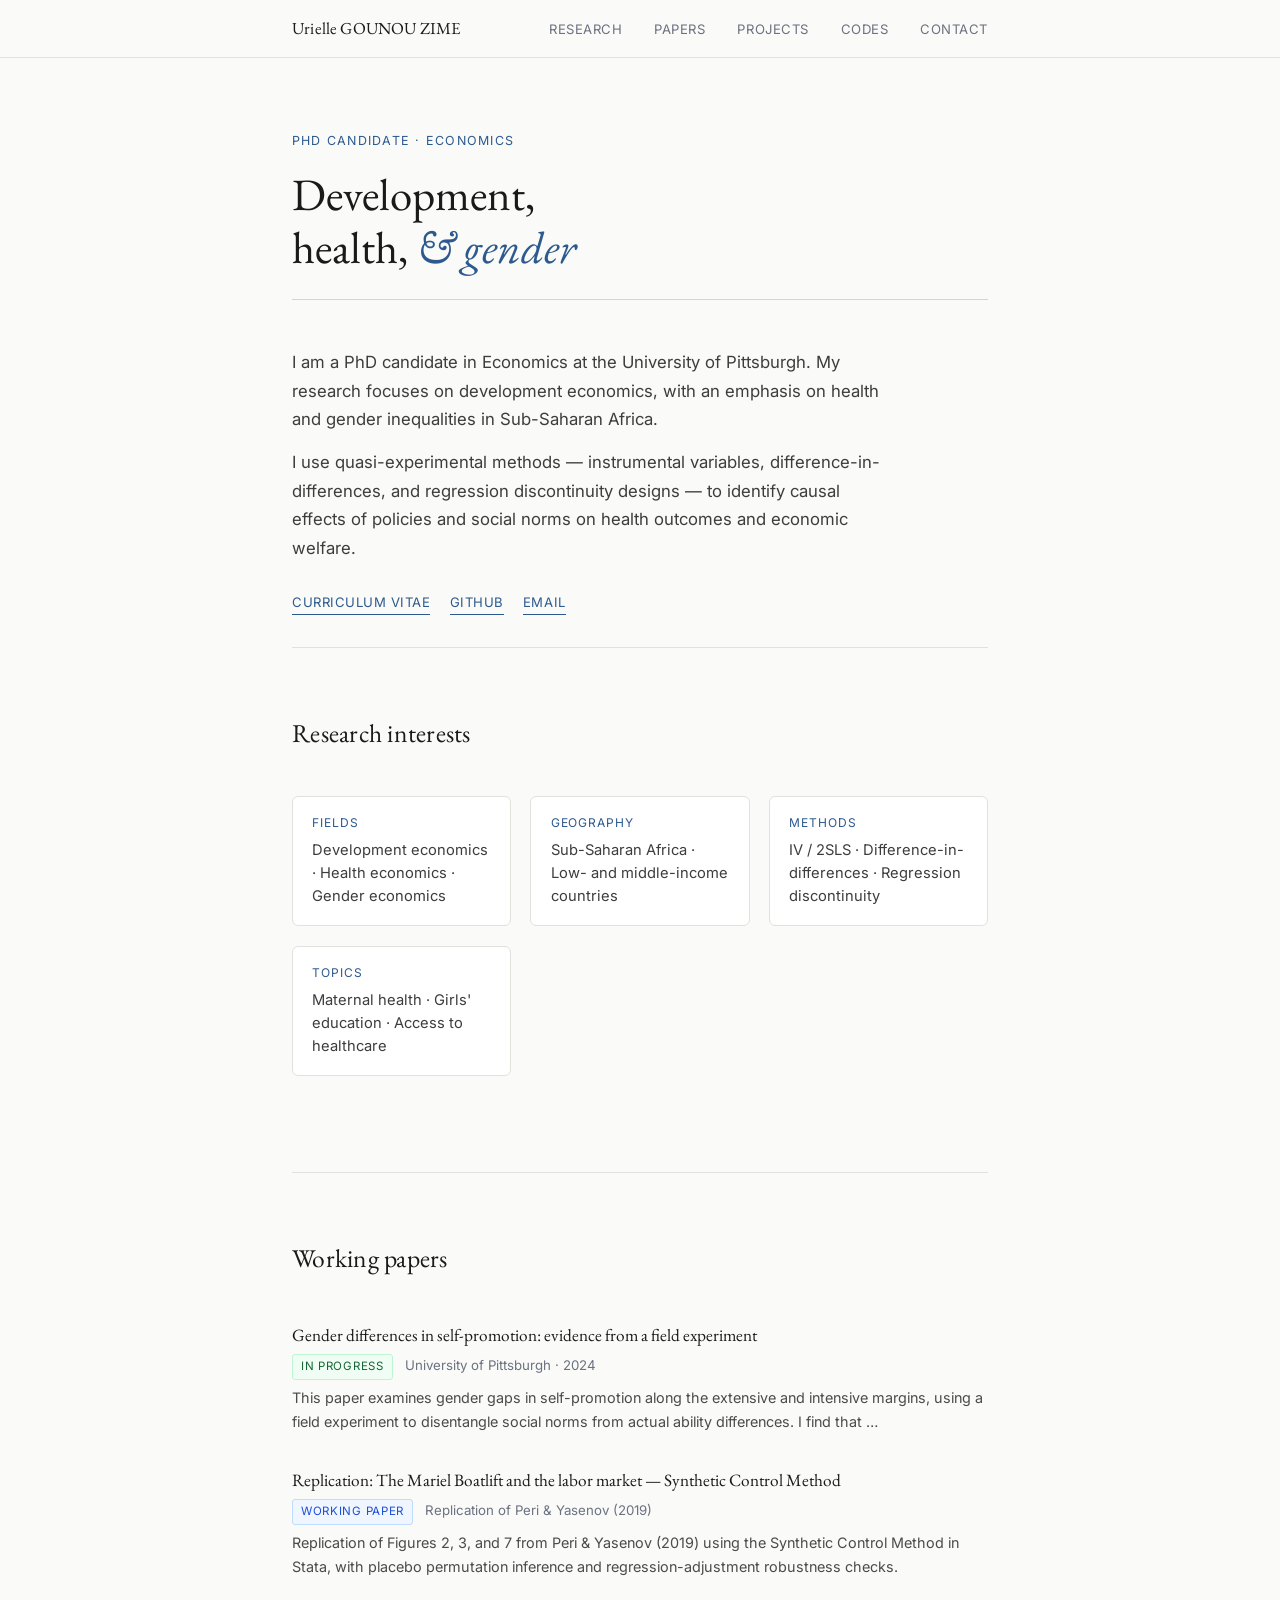
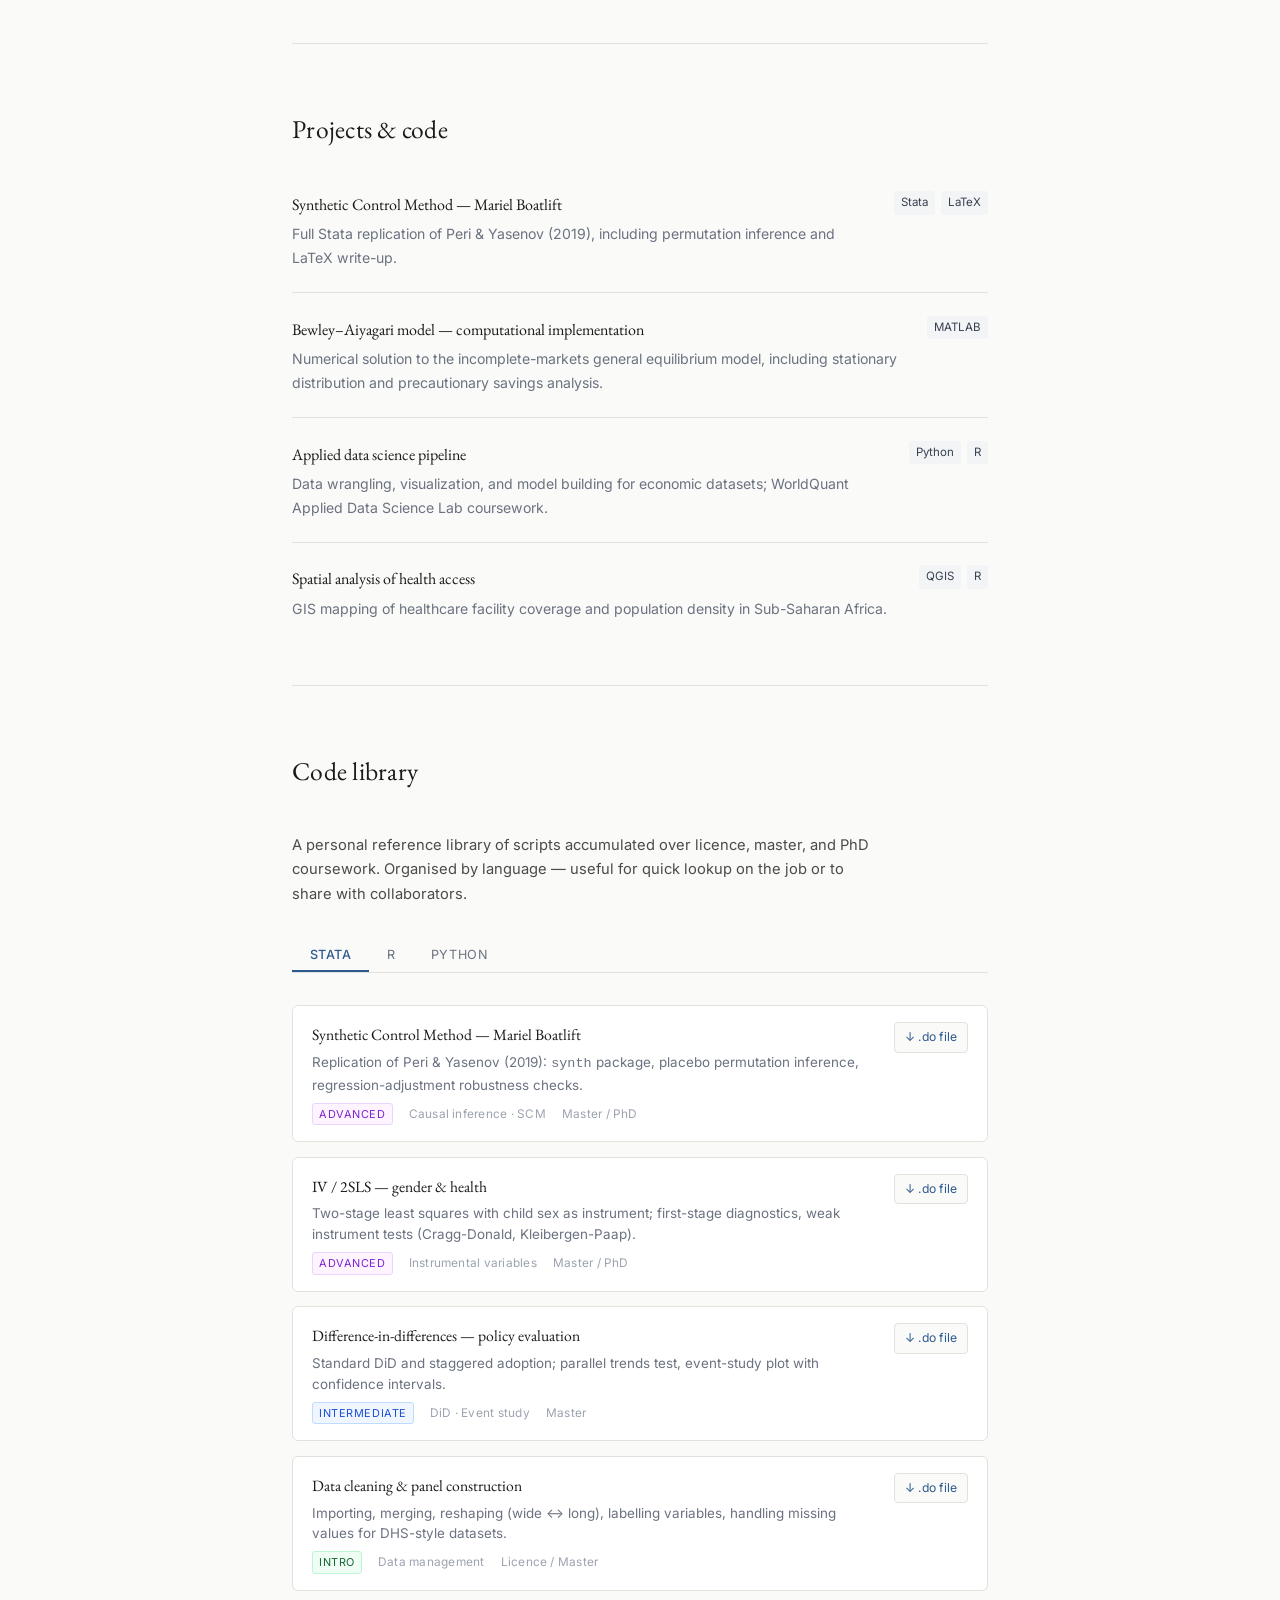
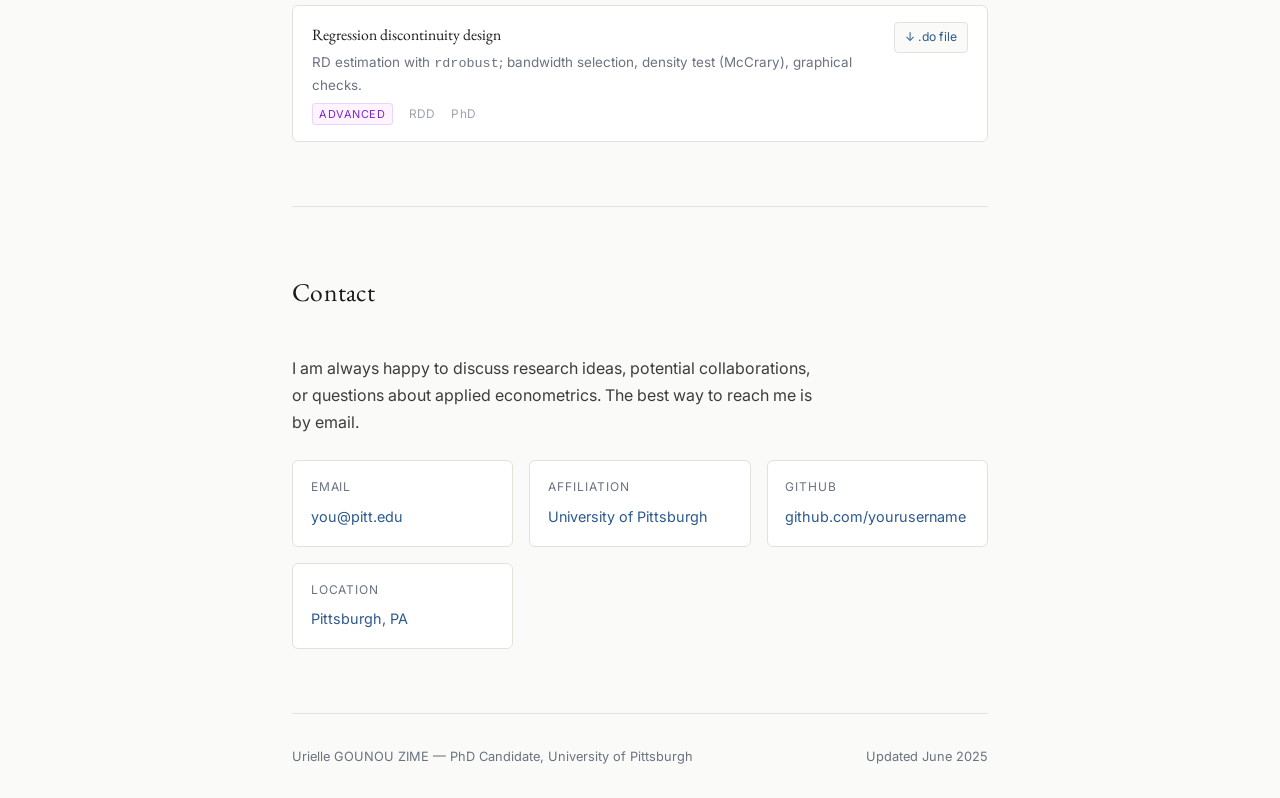
==== index.html @ 6c834588 "Add files via upload" ====
<!DOCTYPE html>
<html lang="en">
<head>
  <meta charset="UTF-8" />
  <meta name="viewport" content="width=device-width, initial-scale=1.0" />
  <title>Urielle GOUNOU ZIME — Economics PhD</title>
  <link rel="preconnect" href="https://fonts.googleapis.com" />
  <link rel="preconnect" href="https://fonts.gstatic.com" crossorigin />
  <link href="https://fonts.googleapis.com/css2?family=EB+Garamond:ital,wght@0,400;0,500;1,400&family=Inter:wght@400;500&display=swap" rel="stylesheet" />
  <style>
    *, *::before, *::after { box-sizing: border-box; margin: 0; padding: 0; }

    :root {
      --cream: #FAFAF8;
      --ink: #1A1A1A;
      --blue: #2D5A8E;
      --muted: #6B7280;
      --border: #E2E2DC;
      --rule: #D1D5DB;
      --serif: 'EB Garamond', Georgia, serif;
      --sans: 'Inter', system-ui, sans-serif;
    }

    html { scroll-behavior: smooth; }

    body {
      background: var(--cream);
      color: var(--ink);
      font-family: var(--sans);
      font-size: 16px;
      line-height: 1.7;
    }

    /* ─── LAYOUT ─── */
    .site-wrapper {
      max-width: 760px;
      margin: 0 auto;
      padding: 0 2rem;
    }

    /* ─── NAV ─── */
    nav {
      position: sticky;
      top: 0;
      z-index: 100;
      background: var(--cream);
      border-bottom: 0.5px solid var(--border);
      padding: 0.9rem 0;
    }

    nav .inner {
      max-width: 760px;
      margin: 0 auto;
      padding: 0 2rem;
      display: flex;
      justify-content: space-between;
      align-items: center;
    }

    nav .logo {
      font-family: var(--serif);
      font-size: 1.05rem;
      color: var(--ink);
      text-decoration: none;
      letter-spacing: 0.01em;
    }

    nav ul {
      list-style: none;
      display: flex;
      gap: 2rem;
    }

    nav ul a {
      font-size: 0.82rem;
      color: var(--muted);
      text-decoration: none;
      letter-spacing: 0.04em;
      text-transform: uppercase;
      transition: color 0.15s;
    }

    nav ul a:hover { color: var(--blue); }

    /* ─── RULE ANIMATION (signature element) ─── */
    .academic-rule {
      width: 100%;
      height: 1px;
      background: var(--rule);
      position: relative;
      overflow: hidden;
      margin: 0.5rem 0 3rem;
    }

    .academic-rule::after {
      content: '';
      position: absolute;
      top: 0; left: -100%;
      width: 60%;
      height: 100%;
      background: linear-gradient(90deg, transparent, var(--blue), transparent);
      animation: rule-sweep 3s ease-in-out forwards;
    }

    @keyframes rule-sweep {
      0%   { left: -60%; opacity: 0; }
      20%  { opacity: 1; }
      100% { left: 110%; opacity: 0; }
    }

    /* ─── HERO ─── */
    #about {
      padding: 4.5rem 0 3rem;
    }

    #about .eyebrow {
      font-family: var(--sans);
      font-size: 0.78rem;
      letter-spacing: 0.1em;
      text-transform: uppercase;
      color: var(--blue);
      margin-bottom: 1rem;
    }

    #about h1 {
      font-family: var(--serif);
      font-size: 2.8rem;
      font-weight: 400;
      line-height: 1.2;
      margin-bottom: 1.5rem;
    }

    #about h1 em {
      font-style: italic;
      color: var(--blue);
    }

    #about p {
      font-size: 1.05rem;
      color: #3D3D3D;
      max-width: 600px;
      margin-bottom: 0.9rem;
    }

    .links-row {
      display: flex;
      gap: 1.2rem;
      margin-top: 1.8rem;
      flex-wrap: wrap;
    }

    .links-row a {
      font-size: 0.82rem;
      letter-spacing: 0.04em;
      text-transform: uppercase;
      text-decoration: none;
      color: var(--blue);
      border-bottom: 1px solid var(--blue);
      padding-bottom: 1px;
      transition: opacity 0.15s;
    }

    .links-row a:hover { opacity: 0.65; }

    /* ─── SECTIONS ─── */
    section {
      padding: 4rem 0;
      border-top: 0.5px solid var(--border);
    }

    section h2 {
      font-family: var(--serif);
      font-size: 1.6rem;
      font-weight: 400;
      margin-bottom: 2.5rem;
      letter-spacing: 0.01em;
    }

    /* ─── RESEARCH INTERESTS ─── */
    .interests-grid {
      display: grid;
      grid-template-columns: repeat(auto-fit, minmax(200px, 1fr));
      gap: 1.2rem;
      margin-bottom: 2rem;
    }

    .interest-card {
      background: white;
      border: 0.5px solid var(--border);
      border-radius: 6px;
      padding: 1.1rem 1.2rem;
    }

    .interest-card .label {
      font-size: 0.75rem;
      letter-spacing: 0.08em;
      text-transform: uppercase;
      color: var(--blue);
      margin-bottom: 0.4rem;
    }

    .interest-card p {
      font-size: 0.92rem;
      color: #3D3D3D;
      line-height: 1.55;
    }

    /* ─── PUBLICATIONS ─── */
    .pub-list {
      display: flex;
      flex-direction: column;
      gap: 2rem;
    }

    .pub-item {}

    .pub-item .pub-title {
      font-family: var(--serif);
      font-size: 1.08rem;
      font-weight: 400;
      color: var(--ink);
      margin-bottom: 0.25rem;
    }

    .pub-item .pub-meta {
      font-size: 0.83rem;
      color: var(--muted);
      margin-bottom: 0.4rem;
    }

    .pub-item .pub-abstract {
      font-size: 0.9rem;
      color: #4B4B4B;
      line-height: 1.65;
    }

    .pub-badge {
      display: inline-block;
      font-size: 0.72rem;
      letter-spacing: 0.06em;
      text-transform: uppercase;
      padding: 2px 8px;
      border-radius: 3px;
      margin-right: 0.5rem;
      font-family: var(--sans);
    }

    .badge-wp {
      background: #EFF6FF;
      color: #1D4ED8;
      border: 0.5px solid #BFDBFE;
    }

    .badge-prog {
      background: #F0FDF4;
      color: #166534;
      border: 0.5px solid #BBF7D0;
    }

    /* ─── PROJECTS ─── */
    .project-list {
      display: flex;
      flex-direction: column;
      gap: 1.4rem;
    }

    .project-item {
      display: grid;
      grid-template-columns: 1fr auto;
      gap: 1rem;
      align-items: start;
      padding-bottom: 1.4rem;
      border-bottom: 0.5px solid var(--border);
    }

    .project-item:last-child { border-bottom: none; padding-bottom: 0; }

    .project-item h3 {
      font-family: var(--serif);
      font-size: 1rem;
      font-weight: 400;
      margin-bottom: 0.25rem;
    }

    .project-item p {
      font-size: 0.88rem;
      color: var(--muted);
    }

    .project-item .tech-tags {
      display: flex;
      gap: 0.4rem;
      flex-wrap: wrap;
      justify-content: flex-end;
    }

    .tech-tag {
      font-size: 0.72rem;
      background: #F3F4F6;
      color: #374151;
      border-radius: 3px;
      padding: 2px 7px;
      white-space: nowrap;
    }

    /* ─── CONTACT ─── */
    #contact .contact-body {
      font-size: 1rem;
      color: #3D3D3D;
      max-width: 520px;
      margin-bottom: 1.5rem;
    }

    .contact-grid {
      display: grid;
      grid-template-columns: repeat(auto-fit, minmax(180px, 1fr));
      gap: 1rem;
    }

    .contact-item {
      border: 0.5px solid var(--border);
      border-radius: 6px;
      padding: 1rem 1.1rem;
      background: white;
    }

    .contact-item .c-label {
      font-size: 0.75rem;
      letter-spacing: 0.08em;
      text-transform: uppercase;
      color: var(--muted);
      margin-bottom: 0.3rem;
    }

    .contact-item a {
      font-size: 0.9rem;
      color: var(--blue);
      text-decoration: none;
    }

    .contact-item a:hover { text-decoration: underline; }

    /* ─── FOOTER ─── */
    footer {
      border-top: 0.5px solid var(--border);
      padding: 2rem 0;
      font-size: 0.8rem;
      color: var(--muted);
      display: flex;
      justify-content: space-between;
      align-items: center;
      flex-wrap: wrap;
      gap: 0.5rem;
    }

    /* ─── CODE LIBRARY ─── */
    .code-tabs {
      display: flex;
      gap: 0;
      margin-bottom: 2rem;
      border-bottom: 0.5px solid var(--border);
    }

    .code-tab {
      font-size: 0.79rem;
      letter-spacing: 0.05em;
      text-transform: uppercase;
      padding: 0.55rem 1.1rem;
      border: none;
      background: none;
      cursor: pointer;
      color: var(--muted);
      border-bottom: 2px solid transparent;
      margin-bottom: -0.5px;
      font-family: var(--sans);
      transition: color 0.15s;
    }

    .code-tab:hover { color: var(--ink); }

    .code-tab.active {
      color: var(--blue);
      border-bottom: 2px solid var(--blue);
      font-weight: 500;
    }

    .code-panel { display: none; }
    .code-panel.active { display: block; }

    .code-grid {
      display: flex;
      flex-direction: column;
      gap: 0.9rem;
    }

    .code-entry {
      background: white;
      border: 0.5px solid var(--border);
      border-radius: 6px;
      padding: 1rem 1.2rem;
      display: grid;
      grid-template-columns: 1fr auto;
      gap: 0.8rem;
      align-items: start;
    }

    .code-entry h3 {
      font-family: var(--serif);
      font-size: 0.98rem;
      font-weight: 400;
      color: var(--ink);
      margin-bottom: 0.2rem;
    }

    .code-desc {
      font-size: 0.84rem;
      color: var(--muted);
      line-height: 1.55;
      margin-bottom: 0.45rem;
    }

    .code-meta {
      font-size: 0.74rem;
      color: #9CA3AF;
      letter-spacing: 0.02em;
    }

    .code-meta span { margin-right: 0.8rem; }

    .level-badge {
      display: inline-block;
      font-size: 0.68rem;
      letter-spacing: 0.05em;
      text-transform: uppercase;
      padding: 1px 6px;
      border-radius: 3px;
      margin-right: 0.5rem;
    }

    .level-intro { background: #F0FDF4; color: #166534; border: 0.5px solid #BBF7D0; }
    .level-inter { background: #EFF6FF; color: #1D4ED8; border: 0.5px solid #BFDBFE; }
    .level-adv   { background: #FDF4FF; color: #7E22CE; border: 0.5px solid #E9D5FF; }

    .code-link {
      display: inline-flex;
      align-items: center;
      gap: 4px;
      font-size: 0.76rem;
      color: var(--blue);
      text-decoration: none;
      border: 0.5px solid var(--border);
      background: var(--cream);
      padding: 4px 10px;
      border-radius: 4px;
      white-space: nowrap;
      transition: opacity 0.15s;
    }

    .code-link:hover { opacity: 0.65; }

    .code-intro {
      font-size: 0.92rem;
      color: #4B4B4B;
      max-width: 580px;
      margin-bottom: 2rem;
      line-height: 1.65;
    }

    /* ─── MOBILE ─── */
    @media (max-width: 600px) {
      #about h1 { font-size: 2rem; }
      nav ul { gap: 1rem; }
      nav ul a { font-size: 0.72rem; }
      .code-entry { grid-template-columns: 1fr; }
    }
  </style>
</head>
<body>

  <nav>
    <div class="inner">
      <a href="#about" class="logo">Urielle GOUNOU ZIME</a>
      <ul>
        <li><a href="#research">Research</a></li>
        <li><a href="#publications">Papers</a></li>
        <li><a href="#projects">Projects</a></li>
        <li><a href="#codes">Codes</a></li>
        <li><a href="#contact">Contact</a></li>
      </ul>
    </div>
  </nav>

  <div class="site-wrapper">

    <!-- HERO -->
    <section id="about" style="border: none; padding-bottom: 2rem;">
      <p class="eyebrow">PhD Candidate · Economics</p>
      <h1>Development,<br>health, <em>&amp; gender</em></h1>
      <div class="academic-rule"></div>
      <p>
        I am a PhD candidate in Economics at the University of Pittsburgh. My research focuses on
        development economics, with an emphasis on health and gender inequalities in Sub-Saharan Africa.
      </p>
      <p>
        I use quasi-experimental methods — instrumental variables, difference-in-differences, and
        regression discontinuity designs — to identify causal effects of policies and social norms
        on health outcomes and economic welfare.
      </p>
      <div class="links-row">
        <a href="cv.pdf" target="_blank">Curriculum Vitae</a>
        <a href="https://github.com/yourusername" target="_blank">GitHub</a>
        <a href="mailto:you@pitt.edu">Email</a>
      </div>
    </section>

    <!-- RESEARCH -->
    <section id="research">
      <h2>Research interests</h2>
      <div class="interests-grid">
        <div class="interest-card">
          <p class="label">Fields</p>
          <p>Development economics · Health economics · Gender economics</p>
        </div>
        <div class="interest-card">
          <p class="label">Geography</p>
          <p>Sub-Saharan Africa · Low- and middle-income countries</p>
        </div>
        <div class="interest-card">
          <p class="label">Methods</p>
          <p>IV / 2SLS · Difference-in-differences · Regression discontinuity</p>
        </div>
        <div class="interest-card">
          <p class="label">Topics</p>
          <p>Maternal health · Girls' education · Access to healthcare</p>
        </div>
      </div>
    </section>

    <!-- PUBLICATIONS / WORKING PAPERS -->
    <section id="publications">
      <h2>Working papers</h2>
      <div class="pub-list">

        <div class="pub-item">
          <p class="pub-title">
            Gender differences in self-promotion: evidence from a field experiment
          </p>
          <p class="pub-meta">
            <span class="pub-badge badge-prog">In progress</span>
            University of Pittsburgh · 2024
          </p>
          <p class="pub-abstract">
            This paper examines gender gaps in self-promotion along the extensive and intensive
            margins, using a field experiment to disentangle social norms from actual ability
            differences. I find that …
          </p>
        </div>

        <div class="pub-item">
          <p class="pub-title">
            Replication: The Mariel Boatlift and the labor market — Synthetic Control Method
          </p>
          <p class="pub-meta">
            <span class="pub-badge badge-wp">Working paper</span>
            Replication of Peri &amp; Yasenov (2019)
          </p>
          <p class="pub-abstract">
            Replication of Figures 2, 3, and 7 from Peri &amp; Yasenov (2019) using the
            Synthetic Control Method in Stata, with placebo permutation inference and
            regression-adjustment robustness checks.
          </p>
        </div>

      </div>
    </section>

    <!-- PROJECTS -->
    <section id="projects">
      <h2>Projects &amp; code</h2>
      <div class="project-list">

        <div class="project-item">
          <div>
            <h3>Synthetic Control Method — Mariel Boatlift</h3>
            <p>Full Stata replication of Peri &amp; Yasenov (2019), including permutation inference and LaTeX write-up.</p>
          </div>
          <div class="tech-tags">
            <span class="tech-tag">Stata</span>
            <span class="tech-tag">LaTeX</span>
          </div>
        </div>

        <div class="project-item">
          <div>
            <h3>Bewley–Aiyagari model — computational implementation</h3>
            <p>Numerical solution to the incomplete-markets general equilibrium model, including stationary distribution and precautionary savings analysis.</p>
          </div>
          <div class="tech-tags">
            <span class="tech-tag">MATLAB</span>
          </div>
        </div>

        <div class="project-item">
          <div>
            <h3>Applied data science pipeline</h3>
            <p>Data wrangling, visualization, and model building for economic datasets; WorldQuant Applied Data Science Lab coursework.</p>
          </div>
          <div class="tech-tags">
            <span class="tech-tag">Python</span>
            <span class="tech-tag">R</span>
          </div>
        </div>

        <div class="project-item">
          <div>
            <h3>Spatial analysis of health access</h3>
            <p>GIS mapping of healthcare facility coverage and population density in Sub-Saharan Africa.</p>
          </div>
          <div class="tech-tags">
            <span class="tech-tag">QGIS</span>
            <span class="tech-tag">R</span>
          </div>
        </div>

      </div>
    </section>

    <!-- CODE LIBRARY -->
    <section id="codes">
      <h2>Code library</h2>
      <p class="code-intro">
        A personal reference library of scripts accumulated over licence, master, and PhD coursework.
        Organised by language — useful for quick lookup on the job or to share with collaborators.
      </p>

      <div class="code-tabs">
        <button class="code-tab active" onclick="switchTab('stata')">Stata</button>
        <button class="code-tab" onclick="switchTab('r')">R</button>
        <button class="code-tab" onclick="switchTab('python')">Python</button>
      </div>

      <!-- STATA -->
      <div class="code-panel active" id="panel-stata">
        <div class="code-grid">

          <div class="code-entry">
            <div>
              <h3>Synthetic Control Method — Mariel Boatlift</h3>
              <p class="code-desc">Replication of Peri &amp; Yasenov (2019): <code>synth</code> package, placebo permutation inference, regression-adjustment robustness checks.</p>
              <p class="code-meta">
                <span class="level-badge level-adv">Advanced</span>
                <span>Causal inference · SCM</span>
                <span>Master / PhD</span>
              </p>
            </div>
            <a href="codes/stata/synth_mariel.do" class="code-link">↓ .do file</a>
          </div>

          <div class="code-entry">
            <div>
              <h3>IV / 2SLS — gender &amp; health</h3>
              <p class="code-desc">Two-stage least squares with child sex as instrument; first-stage diagnostics, weak instrument tests (Cragg-Donald, Kleibergen-Paap).</p>
              <p class="code-meta">
                <span class="level-badge level-adv">Advanced</span>
                <span>Instrumental variables</span>
                <span>Master / PhD</span>
              </p>
            </div>
            <a href="codes/stata/iv_2sls.do" class="code-link">↓ .do file</a>
          </div>

          <div class="code-entry">
            <div>
              <h3>Difference-in-differences — policy evaluation</h3>
              <p class="code-desc">Standard DiD and staggered adoption; parallel trends test, event-study plot with confidence intervals.</p>
              <p class="code-meta">
                <span class="level-badge level-inter">Intermediate</span>
                <span>DiD · Event study</span>
                <span>Master</span>
              </p>
            </div>
            <a href="codes/stata/did_event_study.do" class="code-link">↓ .do file</a>
          </div>

          <div class="code-entry">
            <div>
              <h3>Data cleaning &amp; panel construction</h3>
              <p class="code-desc">Importing, merging, reshaping (wide ↔ long), labelling variables, handling missing values for DHS-style datasets.</p>
              <p class="code-meta">
                <span class="level-badge level-intro">Intro</span>
                <span>Data management</span>
                <span>Licence / Master</span>
              </p>
            </div>
            <a href="codes/stata/data_cleaning.do" class="code-link">↓ .do file</a>
          </div>

          <div class="code-entry">
            <div>
              <h3>Regression discontinuity design</h3>
              <p class="code-desc">RD estimation with <code>rdrobust</code>; bandwidth selection, density test (McCrary), graphical checks.</p>
              <p class="code-meta">
                <span class="level-badge level-adv">Advanced</span>
                <span>RDD</span>
                <span>PhD</span>
              </p>
            </div>
            <a href="codes/stata/rdd.do" class="code-link">↓ .do file</a>
          </div>

        </div>
      </div>

      <!-- R -->
      <div class="code-panel" id="panel-r">
        <div class="code-grid">

          <div class="code-entry">
            <div>
              <h3>Spatial mapping of health facilities</h3>
              <p class="code-desc">QGIS + R pipeline: facility coverage, population density rasters, choropleth maps with <code>ggplot2</code> + <code>sf</code>.</p>
              <p class="code-meta">
                <span class="level-badge level-inter">Intermediate</span>
                <span>GIS · ggplot2 · sf</span>
                <span>Master / PhD</span>
              </p>
            </div>
            <a href="codes/r/spatial_health.R" class="code-link">↓ .R file</a>
          </div>

          <div class="code-entry">
            <div>
              <h3>Data visualisation — publication-ready figures</h3>
              <p class="code-desc">ggplot2 themes for academic journals: coefficient plots, event-study graphs, density plots with custom fonts and export settings.</p>
              <p class="code-meta">
                <span class="level-badge level-inter">Intermediate</span>
                <span>ggplot2 · tidyverse</span>
                <span>Master</span>
              </p>
            </div>
            <a href="codes/r/figures_ggplot.R" class="code-link">↓ .R file</a>
          </div>

          <div class="code-entry">
            <div>
              <h3>Summary statistics &amp; descriptive tables</h3>
              <p class="code-desc">Automated balance tables, summary stats by group, export to LaTeX with <code>stargazer</code> and <code>modelsummary</code>.</p>
              <p class="code-meta">
                <span class="level-badge level-intro">Intro</span>
                <span>stargazer · modelsummary</span>
                <span>Licence / Master</span>
              </p>
            </div>
            <a href="codes/r/summary_tables.R" class="code-link">↓ .R file</a>
          </div>

          <div class="code-entry">
            <div>
              <h3>DiD with <code>did</code> package (Callaway &amp; Sant'Anna)</h3>
              <p class="code-desc">Heterogeneity-robust DiD estimator; group-time ATTs, aggregation, pre-trend testing.</p>
              <p class="code-meta">
                <span class="level-badge level-adv">Advanced</span>
                <span>did · Staggered DiD</span>
                <span>PhD</span>
              </p>
            </div>
            <a href="codes/r/did_cs.R" class="code-link">↓ .R file</a>
          </div>

        </div>
      </div>

      <!-- PYTHON -->
      <div class="code-panel" id="panel-python">
        <div class="code-grid">

          <div class="code-entry">
            <div>
              <h3>Data wrangling with pandas</h3>
              <p class="code-desc">Loading, merging, reshaping, and cleaning large CSV/Excel datasets; handling missing data, type conversions, grouped aggregations.</p>
              <p class="code-meta">
                <span class="level-badge level-intro">Intro</span>
                <span>pandas · numpy</span>
                <span>Licence / Master</span>
              </p>
            </div>
            <a href="codes/python/data_wrangling.py" class="code-link">↓ .py file</a>
          </div>

          <div class="code-entry">
            <div>
              <h3>Exploratory data analysis &amp; visualisation</h3>
              <p class="code-desc">Distribution plots, correlation matrices, boxplots by subgroup; matplotlib / seaborn templates for economic datasets.</p>
              <p class="code-meta">
                <span class="level-badge level-intro">Intro</span>
                <span>matplotlib · seaborn</span>
                <span>Licence / Master</span>
              </p>
            </div>
            <a href="codes/python/eda_viz.py" class="code-link">↓ .py file</a>
          </div>

          <div class="code-entry">
            <div>
              <h3>Machine learning for prediction — WorldQuant ADSL</h3>
              <p class="code-desc">Supervised learning pipeline: feature engineering, train/test split, cross-validation, gradient boosting with <code>scikit-learn</code>.</p>
              <p class="code-meta">
                <span class="level-badge level-inter">Intermediate</span>
                <span>scikit-learn · XGBoost</span>
                <span>WorldQuant ADSL</span>
              </p>
            </div>
            <a href="codes/python/ml_pipeline.py" class="code-link">↓ .py file</a>
          </div>

          <div class="code-entry">
            <div>
              <h3>Kalman smoother — GDP trend/cycle decomposition</h3>
              <p class="code-desc">State-space model implemented in Python; extraction of trend and cyclical components from GDP series.</p>
              <p class="code-meta">
                <span class="level-badge level-adv">Advanced</span>
                <span>statsmodels · numpy</span>
                <span>Master / PhD</span>
              </p>
            </div>
            <a href="codes/python/kalman_gdp.py" class="code-link">↓ .py file</a>
          </div>

        </div>
      </div>

    </section>

    <!-- CONTACT -->
    <section id="contact">
      <h2>Contact</h2>
      <p class="contact-body">
        I am always happy to discuss research ideas, potential collaborations, or questions about
        applied econometrics. The best way to reach me is by email.
      </p>
      <div class="contact-grid">
        <div class="contact-item">
          <p class="c-label">Email</p>
          <a href="mailto:you@pitt.edu">you@pitt.edu</a>
        </div>
        <div class="contact-item">
          <p class="c-label">Affiliation</p>
          <a href="https://www.econ.pitt.edu" target="_blank">University of Pittsburgh</a>
        </div>
        <div class="contact-item">
          <p class="c-label">GitHub</p>
          <a href="https://github.com/yourusername" target="_blank">github.com/yourusername</a>
        </div>
        <div class="contact-item">
          <p class="c-label">Location</p>
          <a href="#">Pittsburgh, PA</a>
        </div>
      </div>
    </section>

    <footer>
      <span>Urielle GOUNOU ZIME — PhD Candidate, University of Pittsburgh</span>
      <span>Updated June 2025</span>
    </footer>

  </div>


  <script>
    function switchTab(lang) {
      document.querySelectorAll('.code-tab').forEach(t => t.classList.remove('active'));
      document.querySelectorAll('.code-panel').forEach(p => p.classList.remove('active'));
      document.getElementById('panel-' + lang).classList.add('active');
      event.currentTarget.classList.add('active');
    }
  </script>
</body>
</html>
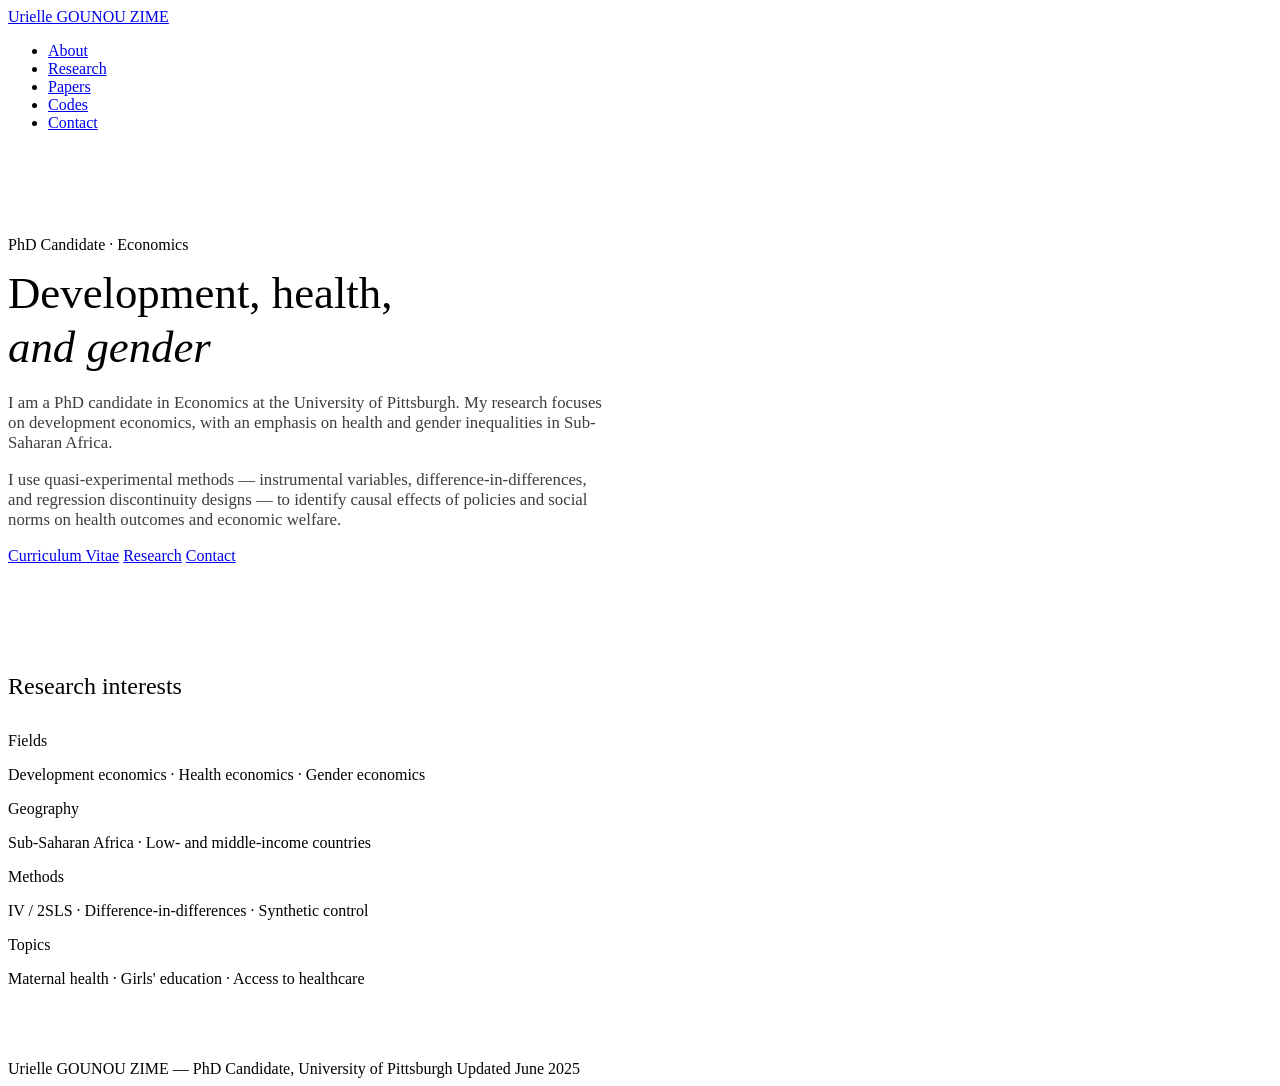
==== commit 3231b256: "Add files via upload" ====
--- a/index.html
+++ b/index.html
@@ -1,878 +1,66 @@
 <!DOCTYPE html>
 <html lang="en">
 <head>
-  <meta charset="UTF-8" />
-  <meta name="viewport" content="width=device-width, initial-scale=1.0" />
-  <title>Urielle GOUNOU ZIME — Economics PhD</title>
+  <meta charset="UTF-8" /><meta name="viewport" content="width=device-width, initial-scale=1.0" />
+  <title>Urielle GOUNOU ZIME</title>
   <link rel="preconnect" href="https://fonts.googleapis.com" />
   <link rel="preconnect" href="https://fonts.gstatic.com" crossorigin />
   <link href="https://fonts.googleapis.com/css2?family=EB+Garamond:ital,wght@0,400;0,500;1,400&family=Inter:wght@400;500&display=swap" rel="stylesheet" />
-  <style>
-    *, *::before, *::after { box-sizing: border-box; margin: 0; padding: 0; }
-
-    :root {
-      --cream: #FAFAF8;
-      --ink: #1A1A1A;
-      --blue: #2D5A8E;
-      --muted: #6B7280;
-      --border: #E2E2DC;
-      --rule: #D1D5DB;
-      --serif: 'EB Garamond', Georgia, serif;
-      --sans: 'Inter', system-ui, sans-serif;
-    }
-
-    html { scroll-behavior: smooth; }
-
-    body {
-      background: var(--cream);
-      color: var(--ink);
-      font-family: var(--sans);
-      font-size: 16px;
-      line-height: 1.7;
-    }
-
-    /* ─── LAYOUT ─── */
-    .site-wrapper {
-      max-width: 760px;
-      margin: 0 auto;
-      padding: 0 2rem;
-    }
-
-    /* ─── NAV ─── */
-    nav {
-      position: sticky;
-      top: 0;
-      z-index: 100;
-      background: var(--cream);
-      border-bottom: 0.5px solid var(--border);
-      padding: 0.9rem 0;
-    }
-
-    nav .inner {
-      max-width: 760px;
-      margin: 0 auto;
-      padding: 0 2rem;
-      display: flex;
-      justify-content: space-between;
-      align-items: center;
-    }
-
-    nav .logo {
-      font-family: var(--serif);
-      font-size: 1.05rem;
-      color: var(--ink);
-      text-decoration: none;
-      letter-spacing: 0.01em;
-    }
-
-    nav ul {
-      list-style: none;
-      display: flex;
-      gap: 2rem;
-    }
-
-    nav ul a {
-      font-size: 0.82rem;
-      color: var(--muted);
-      text-decoration: none;
-      letter-spacing: 0.04em;
-      text-transform: uppercase;
-      transition: color 0.15s;
-    }
-
-    nav ul a:hover { color: var(--blue); }
-
-    /* ─── RULE ANIMATION (signature element) ─── */
-    .academic-rule {
-      width: 100%;
-      height: 1px;
-      background: var(--rule);
-      position: relative;
-      overflow: hidden;
-      margin: 0.5rem 0 3rem;
-    }
-
-    .academic-rule::after {
-      content: '';
-      position: absolute;
-      top: 0; left: -100%;
-      width: 60%;
-      height: 100%;
-      background: linear-gradient(90deg, transparent, var(--blue), transparent);
-      animation: rule-sweep 3s ease-in-out forwards;
-    }
-
-    @keyframes rule-sweep {
-      0%   { left: -60%; opacity: 0; }
-      20%  { opacity: 1; }
-      100% { left: 110%; opacity: 0; }
-    }
-
-    /* ─── HERO ─── */
-    #about {
-      padding: 4.5rem 0 3rem;
-    }
-
-    #about .eyebrow {
-      font-family: var(--sans);
-      font-size: 0.78rem;
-      letter-spacing: 0.1em;
-      text-transform: uppercase;
-      color: var(--blue);
-      margin-bottom: 1rem;
-    }
-
-    #about h1 {
-      font-family: var(--serif);
-      font-size: 2.8rem;
-      font-weight: 400;
-      line-height: 1.2;
-      margin-bottom: 1.5rem;
-    }
-
-    #about h1 em {
-      font-style: italic;
-      color: var(--blue);
-    }
-
-    #about p {
-      font-size: 1.05rem;
-      color: #3D3D3D;
-      max-width: 600px;
-      margin-bottom: 0.9rem;
-    }
-
-    .links-row {
-      display: flex;
-      gap: 1.2rem;
-      margin-top: 1.8rem;
-      flex-wrap: wrap;
-    }
-
-    .links-row a {
-      font-size: 0.82rem;
-      letter-spacing: 0.04em;
-      text-transform: uppercase;
-      text-decoration: none;
-      color: var(--blue);
-      border-bottom: 1px solid var(--blue);
-      padding-bottom: 1px;
-      transition: opacity 0.15s;
-    }
-
-    .links-row a:hover { opacity: 0.65; }
-
-    /* ─── SECTIONS ─── */
-    section {
-      padding: 4rem 0;
-      border-top: 0.5px solid var(--border);
-    }
-
-    section h2 {
-      font-family: var(--serif);
-      font-size: 1.6rem;
-      font-weight: 400;
-      margin-bottom: 2.5rem;
-      letter-spacing: 0.01em;
-    }
-
-    /* ─── RESEARCH INTERESTS ─── */
-    .interests-grid {
-      display: grid;
-      grid-template-columns: repeat(auto-fit, minmax(200px, 1fr));
-      gap: 1.2rem;
-      margin-bottom: 2rem;
-    }
-
-    .interest-card {
-      background: white;
-      border: 0.5px solid var(--border);
-      border-radius: 6px;
-      padding: 1.1rem 1.2rem;
-    }
-
-    .interest-card .label {
-      font-size: 0.75rem;
-      letter-spacing: 0.08em;
-      text-transform: uppercase;
-      color: var(--blue);
-      margin-bottom: 0.4rem;
-    }
-
-    .interest-card p {
-      font-size: 0.92rem;
-      color: #3D3D3D;
-      line-height: 1.55;
-    }
-
-    /* ─── PUBLICATIONS ─── */
-    .pub-list {
-      display: flex;
-      flex-direction: column;
-      gap: 2rem;
-    }
-
-    .pub-item {}
-
-    .pub-item .pub-title {
-      font-family: var(--serif);
-      font-size: 1.08rem;
-      font-weight: 400;
-      color: var(--ink);
-      margin-bottom: 0.25rem;
-    }
-
-    .pub-item .pub-meta {
-      font-size: 0.83rem;
-      color: var(--muted);
-      margin-bottom: 0.4rem;
-    }
-
-    .pub-item .pub-abstract {
-      font-size: 0.9rem;
-      color: #4B4B4B;
-      line-height: 1.65;
-    }
-
-    .pub-badge {
-      display: inline-block;
-      font-size: 0.72rem;
-      letter-spacing: 0.06em;
-      text-transform: uppercase;
-      padding: 2px 8px;
-      border-radius: 3px;
-      margin-right: 0.5rem;
-      font-family: var(--sans);
-    }
-
-    .badge-wp {
-      background: #EFF6FF;
-      color: #1D4ED8;
-      border: 0.5px solid #BFDBFE;
-    }
-
-    .badge-prog {
-      background: #F0FDF4;
-      color: #166534;
-      border: 0.5px solid #BBF7D0;
-    }
-
-    /* ─── PROJECTS ─── */
-    .project-list {
-      display: flex;
-      flex-direction: column;
-      gap: 1.4rem;
-    }
-
-    .project-item {
-      display: grid;
-      grid-template-columns: 1fr auto;
-      gap: 1rem;
-      align-items: start;
-      padding-bottom: 1.4rem;
-      border-bottom: 0.5px solid var(--border);
-    }
-
-    .project-item:last-child { border-bottom: none; padding-bottom: 0; }
-
-    .project-item h3 {
-      font-family: var(--serif);
-      font-size: 1rem;
-      font-weight: 400;
-      margin-bottom: 0.25rem;
-    }
-
-    .project-item p {
-      font-size: 0.88rem;
-      color: var(--muted);
-    }
-
-    .project-item .tech-tags {
-      display: flex;
-      gap: 0.4rem;
-      flex-wrap: wrap;
-      justify-content: flex-end;
-    }
-
-    .tech-tag {
-      font-size: 0.72rem;
-      background: #F3F4F6;
-      color: #374151;
-      border-radius: 3px;
-      padding: 2px 7px;
-      white-space: nowrap;
-    }
-
-    /* ─── CONTACT ─── */
-    #contact .contact-body {
-      font-size: 1rem;
-      color: #3D3D3D;
-      max-width: 520px;
-      margin-bottom: 1.5rem;
-    }
-
-    .contact-grid {
-      display: grid;
-      grid-template-columns: repeat(auto-fit, minmax(180px, 1fr));
-      gap: 1rem;
-    }
-
-    .contact-item {
-      border: 0.5px solid var(--border);
-      border-radius: 6px;
-      padding: 1rem 1.1rem;
-      background: white;
-    }
-
-    .contact-item .c-label {
-      font-size: 0.75rem;
-      letter-spacing: 0.08em;
-      text-transform: uppercase;
-      color: var(--muted);
-      margin-bottom: 0.3rem;
-    }
-
-    .contact-item a {
-      font-size: 0.9rem;
-      color: var(--blue);
-      text-decoration: none;
-    }
-
-    .contact-item a:hover { text-decoration: underline; }
-
-    /* ─── FOOTER ─── */
-    footer {
-      border-top: 0.5px solid var(--border);
-      padding: 2rem 0;
-      font-size: 0.8rem;
-      color: var(--muted);
-      display: flex;
-      justify-content: space-between;
-      align-items: center;
-      flex-wrap: wrap;
-      gap: 0.5rem;
-    }
-
-    /* ─── CODE LIBRARY ─── */
-    .code-tabs {
-      display: flex;
-      gap: 0;
-      margin-bottom: 2rem;
-      border-bottom: 0.5px solid var(--border);
-    }
-
-    .code-tab {
-      font-size: 0.79rem;
-      letter-spacing: 0.05em;
-      text-transform: uppercase;
-      padding: 0.55rem 1.1rem;
-      border: none;
-      background: none;
-      cursor: pointer;
-      color: var(--muted);
-      border-bottom: 2px solid transparent;
-      margin-bottom: -0.5px;
-      font-family: var(--sans);
-      transition: color 0.15s;
-    }
-
-    .code-tab:hover { color: var(--ink); }
-
-    .code-tab.active {
-      color: var(--blue);
-      border-bottom: 2px solid var(--blue);
-      font-weight: 500;
-    }
-
-    .code-panel { display: none; }
-    .code-panel.active { display: block; }
-
-    .code-grid {
-      display: flex;
-      flex-direction: column;
-      gap: 0.9rem;
-    }
-
-    .code-entry {
-      background: white;
-      border: 0.5px solid var(--border);
-      border-radius: 6px;
-      padding: 1rem 1.2rem;
-      display: grid;
-      grid-template-columns: 1fr auto;
-      gap: 0.8rem;
-      align-items: start;
-    }
-
-    .code-entry h3 {
-      font-family: var(--serif);
-      font-size: 0.98rem;
-      font-weight: 400;
-      color: var(--ink);
-      margin-bottom: 0.2rem;
-    }
-
-    .code-desc {
-      font-size: 0.84rem;
-      color: var(--muted);
-      line-height: 1.55;
-      margin-bottom: 0.45rem;
-    }
-
-    .code-meta {
-      font-size: 0.74rem;
-      color: #9CA3AF;
-      letter-spacing: 0.02em;
-    }
-
-    .code-meta span { margin-right: 0.8rem; }
-
-    .level-badge {
-      display: inline-block;
-      font-size: 0.68rem;
-      letter-spacing: 0.05em;
-      text-transform: uppercase;
-      padding: 1px 6px;
-      border-radius: 3px;
-      margin-right: 0.5rem;
-    }
-
-    .level-intro { background: #F0FDF4; color: #166534; border: 0.5px solid #BBF7D0; }
-    .level-inter { background: #EFF6FF; color: #1D4ED8; border: 0.5px solid #BFDBFE; }
-    .level-adv   { background: #FDF4FF; color: #7E22CE; border: 0.5px solid #E9D5FF; }
-
-    .code-link {
-      display: inline-flex;
-      align-items: center;
-      gap: 4px;
-      font-size: 0.76rem;
-      color: var(--blue);
-      text-decoration: none;
-      border: 0.5px solid var(--border);
-      background: var(--cream);
-      padding: 4px 10px;
-      border-radius: 4px;
-      white-space: nowrap;
-      transition: opacity 0.15s;
-    }
-
-    .code-link:hover { opacity: 0.65; }
-
-    .code-intro {
-      font-size: 0.92rem;
-      color: #4B4B4B;
-      max-width: 580px;
-      margin-bottom: 2rem;
-      line-height: 1.65;
-    }
-
-    /* ─── MOBILE ─── */
-    @media (max-width: 600px) {
-      #about h1 { font-size: 2rem; }
-      nav ul { gap: 1rem; }
-      nav ul a { font-size: 0.72rem; }
-      .code-entry { grid-template-columns: 1fr; }
-    }
-  </style>
+  <link rel="stylesheet" href="style.css" />
 </head>
 <body>
+<nav>
+  <div class="inner">
+    <a href="index.html" class="logo">Urielle GOUNOU ZIME</a>
+    <ul>
+      <li><a href="index.html" class="active">About</a></li>
+      <li><a href="research.html">Research</a></li>
+      <li><a href="papers.html">Papers</a></li>
+      <li><a href="codes.html">Codes</a></li>
+      <li><a href="contact.html">Contact</a></li>
+    </ul>
+  </div>
+</nav>
 
-  <nav>
-    <div class="inner">
-      <a href="#about" class="logo">Urielle GOUNOU ZIME</a>
-      <ul>
-        <li><a href="#research">Research</a></li>
-        <li><a href="#publications">Papers</a></li>
-        <li><a href="#projects">Projects</a></li>
-        <li><a href="#codes">Codes</a></li>
-        <li><a href="#contact">Contact</a></li>
-      </ul>
+<div class="page-wrapper">
+  <section style="padding: 4.5rem 0 2rem; border: none;">
+    <p class="page-header" style="border:none; padding:0; margin-bottom:0;">
+      <span class="eyebrow">PhD Candidate · Economics</span>
+    </p>
+    <h1 style="font-family: var(--serif); font-size: 2.8rem; font-weight: 400; line-height: 1.2; margin: 0.8rem 0 1.2rem;">
+      Development, health,<br><em style="font-style:italic;">and gender</em>
+    </h1>
+    <div class="academic-rule"></div>
+    <p style="font-size: 1.05rem; color: #3D3D3D; max-width: 600px; margin-bottom: 0.9rem;">
+      I am a PhD candidate in Economics at the University of Pittsburgh. My research focuses on
+      development economics, with an emphasis on health and gender inequalities in Sub-Saharan Africa.
+    </p>
+    <p style="font-size: 1.05rem; color: #3D3D3D; max-width: 600px;">
+      I use quasi-experimental methods — instrumental variables, difference-in-differences, and
+      regression discontinuity designs — to identify causal effects of policies and social norms
+      on health outcomes and economic welfare.
+    </p>
+    <div class="links-row">
+      <a href="cv.pdf" target="_blank">Curriculum Vitae</a>
+      <a href="research.html">Research</a>
+      <a href="contact.html">Contact</a>
     </div>
-  </nav>
+  </section>
 
-  <div class="site-wrapper">
+  <section style="padding: 3.5rem 0; border-top: 0.5px solid var(--border);">
+    <h2 style="font-family: var(--serif); font-size: 1.5rem; font-weight: 400; margin-bottom: 2rem;">Research interests</h2>
+    <div class="interests-grid">
+      <div class="interest-card"><p class="label">Fields</p><p>Development economics · Health economics · Gender economics</p></div>
+      <div class="interest-card"><p class="label">Geography</p><p>Sub-Saharan Africa · Low- and middle-income countries</p></div>
+      <div class="interest-card"><p class="label">Methods</p><p>IV / 2SLS · Difference-in-differences · Synthetic control</p></div>
+      <div class="interest-card"><p class="label">Topics</p><p>Maternal health · Girls' education · Access to healthcare</p></div>
+    </div>
+  </section>
 
-    <!-- HERO -->
-    <section id="about" style="border: none; padding-bottom: 2rem;">
-      <p class="eyebrow">PhD Candidate · Economics</p>
-      <h1>Development,<br>health, <em>&amp; gender</em></h1>
-      <div class="academic-rule"></div>
-      <p>
-        I am a PhD candidate in Economics at the University of Pittsburgh. My research focuses on
-        development economics, with an emphasis on health and gender inequalities in Sub-Saharan Africa.
-      </p>
-      <p>
-        I use quasi-experimental methods — instrumental variables, difference-in-differences, and
-        regression discontinuity designs — to identify causal effects of policies and social norms
-        on health outcomes and economic welfare.
-      </p>
-      <div class="links-row">
-        <a href="cv.pdf" target="_blank">Curriculum Vitae</a>
-        <a href="https://github.com/yourusername" target="_blank">GitHub</a>
-        <a href="mailto:you@pitt.edu">Email</a>
-      </div>
-    </section>
-
-    <!-- RESEARCH -->
-    <section id="research">
-      <h2>Research interests</h2>
-      <div class="interests-grid">
-        <div class="interest-card">
-          <p class="label">Fields</p>
-          <p>Development economics · Health economics · Gender economics</p>
-        </div>
-        <div class="interest-card">
-          <p class="label">Geography</p>
-          <p>Sub-Saharan Africa · Low- and middle-income countries</p>
-        </div>
-        <div class="interest-card">
-          <p class="label">Methods</p>
-          <p>IV / 2SLS · Difference-in-differences · Regression discontinuity</p>
-        </div>
-        <div class="interest-card">
-          <p class="label">Topics</p>
-          <p>Maternal health · Girls' education · Access to healthcare</p>
-        </div>
-      </div>
-    </section>
-
-    <!-- PUBLICATIONS / WORKING PAPERS -->
-    <section id="publications">
-      <h2>Working papers</h2>
-      <div class="pub-list">
-
-        <div class="pub-item">
-          <p class="pub-title">
-            Gender differences in self-promotion: evidence from a field experiment
-          </p>
-          <p class="pub-meta">
-            <span class="pub-badge badge-prog">In progress</span>
-            University of Pittsburgh · 2024
-          </p>
-          <p class="pub-abstract">
-            This paper examines gender gaps in self-promotion along the extensive and intensive
-            margins, using a field experiment to disentangle social norms from actual ability
-            differences. I find that …
-          </p>
-        </div>
-
-        <div class="pub-item">
-          <p class="pub-title">
-            Replication: The Mariel Boatlift and the labor market — Synthetic Control Method
-          </p>
-          <p class="pub-meta">
-            <span class="pub-badge badge-wp">Working paper</span>
-            Replication of Peri &amp; Yasenov (2019)
-          </p>
-          <p class="pub-abstract">
-            Replication of Figures 2, 3, and 7 from Peri &amp; Yasenov (2019) using the
-            Synthetic Control Method in Stata, with placebo permutation inference and
-            regression-adjustment robustness checks.
-          </p>
-        </div>
-
-      </div>
-    </section>
-
-    <!-- PROJECTS -->
-    <section id="projects">
-      <h2>Projects &amp; code</h2>
-      <div class="project-list">
-
-        <div class="project-item">
-          <div>
-            <h3>Synthetic Control Method — Mariel Boatlift</h3>
-            <p>Full Stata replication of Peri &amp; Yasenov (2019), including permutation inference and LaTeX write-up.</p>
-          </div>
-          <div class="tech-tags">
-            <span class="tech-tag">Stata</span>
-            <span class="tech-tag">LaTeX</span>
-          </div>
-        </div>
-
-        <div class="project-item">
-          <div>
-            <h3>Bewley–Aiyagari model — computational implementation</h3>
-            <p>Numerical solution to the incomplete-markets general equilibrium model, including stationary distribution and precautionary savings analysis.</p>
-          </div>
-          <div class="tech-tags">
-            <span class="tech-tag">MATLAB</span>
-          </div>
-        </div>
-
-        <div class="project-item">
-          <div>
-            <h3>Applied data science pipeline</h3>
-            <p>Data wrangling, visualization, and model building for economic datasets; WorldQuant Applied Data Science Lab coursework.</p>
-          </div>
-          <div class="tech-tags">
-            <span class="tech-tag">Python</span>
-            <span class="tech-tag">R</span>
-          </div>
-        </div>
-
-        <div class="project-item">
-          <div>
-            <h3>Spatial analysis of health access</h3>
-            <p>GIS mapping of healthcare facility coverage and population density in Sub-Saharan Africa.</p>
-          </div>
-          <div class="tech-tags">
-            <span class="tech-tag">QGIS</span>
-            <span class="tech-tag">R</span>
-          </div>
-        </div>
-
-      </div>
-    </section>
-
-    <!-- CODE LIBRARY -->
-    <section id="codes">
-      <h2>Code library</h2>
-      <p class="code-intro">
-        A personal reference library of scripts accumulated over licence, master, and PhD coursework.
-        Organised by language — useful for quick lookup on the job or to share with collaborators.
-      </p>
-
-      <div class="code-tabs">
-        <button class="code-tab active" onclick="switchTab('stata')">Stata</button>
-        <button class="code-tab" onclick="switchTab('r')">R</button>
-        <button class="code-tab" onclick="switchTab('python')">Python</button>
-      </div>
-
-      <!-- STATA -->
-      <div class="code-panel active" id="panel-stata">
-        <div class="code-grid">
-
-          <div class="code-entry">
-            <div>
-              <h3>Synthetic Control Method — Mariel Boatlift</h3>
-              <p class="code-desc">Replication of Peri &amp; Yasenov (2019): <code>synth</code> package, placebo permutation inference, regression-adjustment robustness checks.</p>
-              <p class="code-meta">
-                <span class="level-badge level-adv">Advanced</span>
-                <span>Causal inference · SCM</span>
-                <span>Master / PhD</span>
-              </p>
-            </div>
-            <a href="codes/stata/synth_mariel.do" class="code-link">↓ .do file</a>
-          </div>
-
-          <div class="code-entry">
-            <div>
-              <h3>IV / 2SLS — gender &amp; health</h3>
-              <p class="code-desc">Two-stage least squares with child sex as instrument; first-stage diagnostics, weak instrument tests (Cragg-Donald, Kleibergen-Paap).</p>
-              <p class="code-meta">
-                <span class="level-badge level-adv">Advanced</span>
-                <span>Instrumental variables</span>
-                <span>Master / PhD</span>
-              </p>
-            </div>
-            <a href="codes/stata/iv_2sls.do" class="code-link">↓ .do file</a>
-          </div>
-
-          <div class="code-entry">
-            <div>
-              <h3>Difference-in-differences — policy evaluation</h3>
-              <p class="code-desc">Standard DiD and staggered adoption; parallel trends test, event-study plot with confidence intervals.</p>
-              <p class="code-meta">
-                <span class="level-badge level-inter">Intermediate</span>
-                <span>DiD · Event study</span>
-                <span>Master</span>
-              </p>
-            </div>
-            <a href="codes/stata/did_event_study.do" class="code-link">↓ .do file</a>
-          </div>
-
-          <div class="code-entry">
-            <div>
-              <h3>Data cleaning &amp; panel construction</h3>
-              <p class="code-desc">Importing, merging, reshaping (wide ↔ long), labelling variables, handling missing values for DHS-style datasets.</p>
-              <p class="code-meta">
-                <span class="level-badge level-intro">Intro</span>
-                <span>Data management</span>
-                <span>Licence / Master</span>
-              </p>
-            </div>
-            <a href="codes/stata/data_cleaning.do" class="code-link">↓ .do file</a>
-          </div>
-
-          <div class="code-entry">
-            <div>
-              <h3>Regression discontinuity design</h3>
-              <p class="code-desc">RD estimation with <code>rdrobust</code>; bandwidth selection, density test (McCrary), graphical checks.</p>
-              <p class="code-meta">
-                <span class="level-badge level-adv">Advanced</span>
-                <span>RDD</span>
-                <span>PhD</span>
-              </p>
-            </div>
-            <a href="codes/stata/rdd.do" class="code-link">↓ .do file</a>
-          </div>
-
-        </div>
-      </div>
-
-      <!-- R -->
-      <div class="code-panel" id="panel-r">
-        <div class="code-grid">
-
-          <div class="code-entry">
-            <div>
-              <h3>Spatial mapping of health facilities</h3>
-              <p class="code-desc">QGIS + R pipeline: facility coverage, population density rasters, choropleth maps with <code>ggplot2</code> + <code>sf</code>.</p>
-              <p class="code-meta">
-                <span class="level-badge level-inter">Intermediate</span>
-                <span>GIS · ggplot2 · sf</span>
-                <span>Master / PhD</span>
-              </p>
-            </div>
-            <a href="codes/r/spatial_health.R" class="code-link">↓ .R file</a>
-          </div>
-
-          <div class="code-entry">
-            <div>
-              <h3>Data visualisation — publication-ready figures</h3>
-              <p class="code-desc">ggplot2 themes for academic journals: coefficient plots, event-study graphs, density plots with custom fonts and export settings.</p>
-              <p class="code-meta">
-                <span class="level-badge level-inter">Intermediate</span>
-                <span>ggplot2 · tidyverse</span>
-                <span>Master</span>
-              </p>
-            </div>
-            <a href="codes/r/figures_ggplot.R" class="code-link">↓ .R file</a>
-          </div>
-
-          <div class="code-entry">
-            <div>
-              <h3>Summary statistics &amp; descriptive tables</h3>
-              <p class="code-desc">Automated balance tables, summary stats by group, export to LaTeX with <code>stargazer</code> and <code>modelsummary</code>.</p>
-              <p class="code-meta">
-                <span class="level-badge level-intro">Intro</span>
-                <span>stargazer · modelsummary</span>
-                <span>Licence / Master</span>
-              </p>
-            </div>
-            <a href="codes/r/summary_tables.R" class="code-link">↓ .R file</a>
-          </div>
-
-          <div class="code-entry">
-            <div>
-              <h3>DiD with <code>did</code> package (Callaway &amp; Sant'Anna)</h3>
-              <p class="code-desc">Heterogeneity-robust DiD estimator; group-time ATTs, aggregation, pre-trend testing.</p>
-              <p class="code-meta">
-                <span class="level-badge level-adv">Advanced</span>
-                <span>did · Staggered DiD</span>
-                <span>PhD</span>
-              </p>
-            </div>
-            <a href="codes/r/did_cs.R" class="code-link">↓ .R file</a>
-          </div>
-
-        </div>
-      </div>
-
-      <!-- PYTHON -->
-      <div class="code-panel" id="panel-python">
-        <div class="code-grid">
-
-          <div class="code-entry">
-            <div>
-              <h3>Data wrangling with pandas</h3>
-              <p class="code-desc">Loading, merging, reshaping, and cleaning large CSV/Excel datasets; handling missing data, type conversions, grouped aggregations.</p>
-              <p class="code-meta">
-                <span class="level-badge level-intro">Intro</span>
-                <span>pandas · numpy</span>
-                <span>Licence / Master</span>
-              </p>
-            </div>
-            <a href="codes/python/data_wrangling.py" class="code-link">↓ .py file</a>
-          </div>
-
-          <div class="code-entry">
-            <div>
-              <h3>Exploratory data analysis &amp; visualisation</h3>
-              <p class="code-desc">Distribution plots, correlation matrices, boxplots by subgroup; matplotlib / seaborn templates for economic datasets.</p>
-              <p class="code-meta">
-                <span class="level-badge level-intro">Intro</span>
-                <span>matplotlib · seaborn</span>
-                <span>Licence / Master</span>
-              </p>
-            </div>
-            <a href="codes/python/eda_viz.py" class="code-link">↓ .py file</a>
-          </div>
-
-          <div class="code-entry">
-            <div>
-              <h3>Machine learning for prediction — WorldQuant ADSL</h3>
-              <p class="code-desc">Supervised learning pipeline: feature engineering, train/test split, cross-validation, gradient boosting with <code>scikit-learn</code>.</p>
-              <p class="code-meta">
-                <span class="level-badge level-inter">Intermediate</span>
-                <span>scikit-learn · XGBoost</span>
-                <span>WorldQuant ADSL</span>
-              </p>
-            </div>
-            <a href="codes/python/ml_pipeline.py" class="code-link">↓ .py file</a>
-          </div>
-
-          <div class="code-entry">
-            <div>
-              <h3>Kalman smoother — GDP trend/cycle decomposition</h3>
-              <p class="code-desc">State-space model implemented in Python; extraction of trend and cyclical components from GDP series.</p>
-              <p class="code-meta">
-                <span class="level-badge level-adv">Advanced</span>
-                <span>statsmodels · numpy</span>
-                <span>Master / PhD</span>
-              </p>
-            </div>
-            <a href="codes/python/kalman_gdp.py" class="code-link">↓ .py file</a>
-          </div>
-
-        </div>
-      </div>
-
-    </section>
-
-    <!-- CONTACT -->
-    <section id="contact">
-      <h2>Contact</h2>
-      <p class="contact-body">
-        I am always happy to discuss research ideas, potential collaborations, or questions about
-        applied econometrics. The best way to reach me is by email.
-      </p>
-      <div class="contact-grid">
-        <div class="contact-item">
-          <p class="c-label">Email</p>
-          <a href="mailto:you@pitt.edu">you@pitt.edu</a>
-        </div>
-        <div class="contact-item">
-          <p class="c-label">Affiliation</p>
-          <a href="https://www.econ.pitt.edu" target="_blank">University of Pittsburgh</a>
-        </div>
-        <div class="contact-item">
-          <p class="c-label">GitHub</p>
-          <a href="https://github.com/yourusername" target="_blank">github.com/yourusername</a>
-        </div>
-        <div class="contact-item">
-          <p class="c-label">Location</p>
-          <a href="#">Pittsburgh, PA</a>
-        </div>
-      </div>
-    </section>
-
-    <footer>
-      <span>Urielle GOUNOU ZIME — PhD Candidate, University of Pittsburgh</span>
-      <span>Updated June 2025</span>
-    </footer>
-
-  </div>
-
-
-  <script>
-    function switchTab(lang) {
-      document.querySelectorAll('.code-tab').forEach(t => t.classList.remove('active'));
-      document.querySelectorAll('.code-panel').forEach(p => p.classList.remove('active'));
-      document.getElementById('panel-' + lang).classList.add('active');
-      event.currentTarget.classList.add('active');
-    }
-  </script>
+  <footer>
+    <span>Urielle GOUNOU ZIME — PhD Candidate, University of Pittsburgh</span>
+    <span>Updated June 2025</span>
+  </footer>
+</div>
 </body>
 </html>
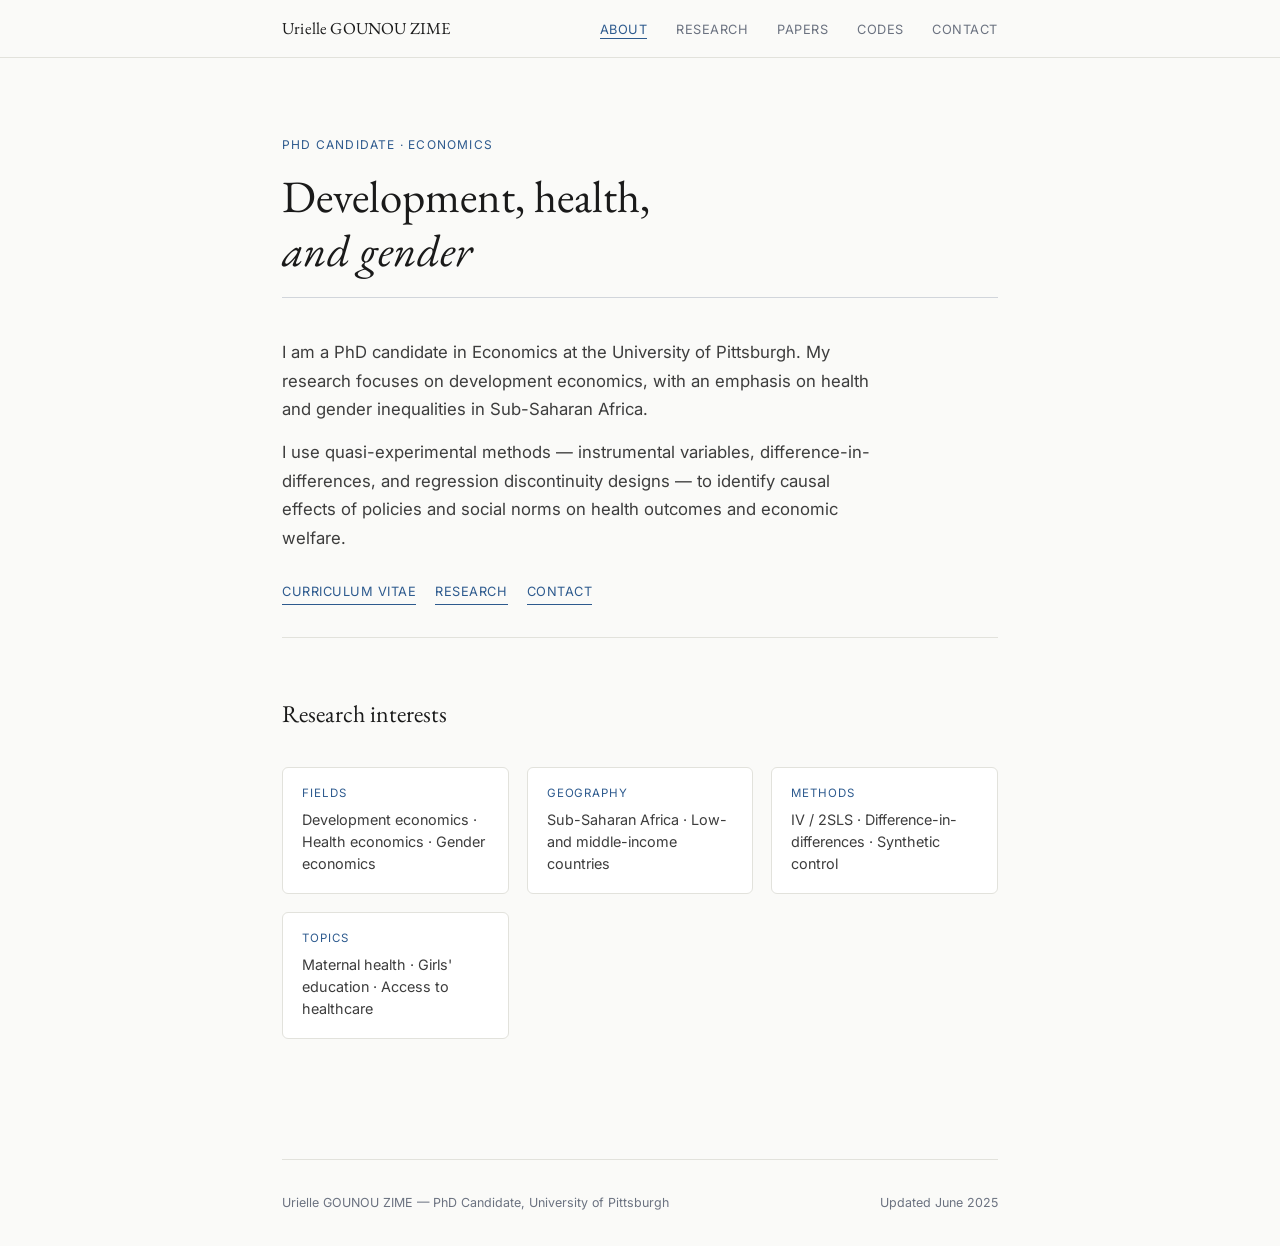
==== commit da56c3ec: "Add files via upload" ====
--- a/index.html
+++ b/index.html
@@ -7,6 +7,7 @@
   <link rel="preconnect" href="https://fonts.gstatic.com" crossorigin />
   <link href="https://fonts.googleapis.com/css2?family=EB+Garamond:ital,wght@0,400;0,500;1,400&family=Inter:wght@400;500&display=swap" rel="stylesheet" />
   <link rel="stylesheet" href="style.css" />
+  <meta name="google" content="notranslate" />
 </head>
 <body>
 <nav>
--- a/style.css
+++ b/style.css
@@ -0,0 +1,123 @@
+*, *::before, *::after { box-sizing: border-box; margin: 0; padding: 0; }
+:root {
+  --cream: #FAFAF8; --ink: #1A1A1A; --blue: #2D5A8E;
+  --muted: #6B7280; --border: #E2E2DC; --rule: #D1D5DB;
+  --serif: 'EB Garamond', Georgia, serif;
+  --sans: 'Inter', system-ui, sans-serif;
+}
+html { scroll-behavior: smooth; }
+body { background: var(--cream); color: var(--ink); font-family: var(--sans); font-size: 16px; line-height: 1.7; }
+
+nav {
+  position: sticky; top: 0; z-index: 100;
+  background: var(--cream); border-bottom: 0.5px solid var(--border); padding: 0.9rem 0;
+}
+nav .inner {
+  max-width: 780px; margin: 0 auto; padding: 0 2rem;
+  display: flex; justify-content: space-between; align-items: center;
+}
+nav .logo { font-family: var(--serif); font-size: 1.05rem; color: var(--ink); text-decoration: none; letter-spacing: 0.01em; }
+nav ul { list-style: none; display: flex; gap: 1.8rem; }
+nav ul a {
+  font-size: 0.8rem; color: var(--muted); text-decoration: none;
+  letter-spacing: 0.04em; text-transform: uppercase; transition: color 0.15s;
+}
+nav ul a:hover { color: var(--blue); }
+nav ul a.active { color: var(--blue); border-bottom: 1.5px solid var(--blue); padding-bottom: 1px; }
+
+.page-wrapper { max-width: 780px; margin: 0 auto; padding: 0 2rem; }
+
+/* PAGE HEADER */
+.page-header { padding: 3.5rem 0 2.5rem; border-bottom: 0.5px solid var(--border); margin-bottom: 3rem; }
+.page-header .eyebrow { font-size: 0.75rem; letter-spacing: 0.1em; text-transform: uppercase; color: var(--blue); margin-bottom: 0.7rem; }
+.page-header h1 { font-family: var(--serif); font-size: 2.2rem; font-weight: 400; line-height: 1.25; }
+.page-header h1 em { font-style: italic; }
+.page-header .lead { font-size: 1rem; color: #4B4B4B; max-width: 560px; margin-top: 1rem; line-height: 1.7; }
+
+/* ACADEMIC RULE */
+.academic-rule { width: 100%; height: 1px; background: var(--rule); position: relative; overflow: hidden; margin: 0.5rem 0 2.5rem; }
+.academic-rule::after {
+  content: ''; position: absolute; top: 0; left: -100%; width: 60%; height: 100%;
+  background: linear-gradient(90deg, transparent, var(--blue), transparent);
+  animation: rule-sweep 3s ease-in-out forwards;
+}
+@keyframes rule-sweep { 0% { left: -60%; opacity: 0; } 20% { opacity: 1; } 100% { left: 110%; opacity: 0; } }
+
+/* LINKS ROW */
+.links-row { display: flex; gap: 1.2rem; margin-top: 1.8rem; flex-wrap: wrap; }
+.links-row a {
+  font-size: 0.8rem; letter-spacing: 0.04em; text-transform: uppercase;
+  text-decoration: none; color: var(--blue);
+  border-bottom: 1px solid var(--blue); padding-bottom: 1px; transition: opacity 0.15s;
+}
+.links-row a:hover { opacity: 0.65; }
+
+/* INTEREST CARDS */
+.interests-grid { display: grid; grid-template-columns: repeat(auto-fit, minmax(200px, 1fr)); gap: 1.1rem; }
+.interest-card { background: white; border: 0.5px solid var(--border); border-radius: 6px; padding: 1.1rem 1.2rem; }
+.interest-card .label { font-size: 0.72rem; letter-spacing: 0.08em; text-transform: uppercase; color: var(--blue); margin-bottom: 0.35rem; }
+.interest-card p { font-size: 0.9rem; color: #3D3D3D; line-height: 1.55; }
+
+/* COMING SOON */
+.coming-soon {
+  text-align: center; padding: 4rem 2rem; color: var(--muted);
+  border: 0.5px dashed var(--border); border-radius: 8px; margin-top: 0.5rem;
+}
+.coming-soon p { font-family: var(--serif); font-size: 1.15rem; font-style: italic; margin-bottom: 0.5rem; }
+.coming-soon span { font-size: 0.82rem; }
+
+/* CODE PAGE */
+.code-tabs { display: flex; border-bottom: 0.5px solid var(--border); margin-bottom: 2rem; }
+.code-tab {
+  font-size: 0.79rem; letter-spacing: 0.05em; text-transform: uppercase;
+  padding: 0.55rem 1.1rem; border: none; background: none; cursor: pointer;
+  color: var(--muted); border-bottom: 2px solid transparent; margin-bottom: -0.5px;
+  font-family: var(--sans); transition: color 0.15s;
+}
+.code-tab:hover { color: var(--ink); }
+.code-tab.active { color: var(--blue); border-bottom: 2px solid var(--blue); font-weight: 500; }
+.code-panel { display: none; }
+.code-panel.active { display: block; }
+.code-intro-text { font-size: 0.92rem; color: #4B4B4B; max-width: 580px; margin-bottom: 2rem; line-height: 1.65; }
+.upload-hint {
+  display: flex; align-items: flex-start; gap: 1rem;
+  background: white; border: 0.5px solid var(--border); border-radius: 6px;
+  padding: 1.2rem 1.4rem; margin-bottom: 1.5rem;
+}
+.upload-hint .hint-icon { font-size: 1.3rem; line-height: 1; margin-top: 2px; }
+.upload-hint p { font-size: 0.88rem; color: var(--muted); line-height: 1.6; }
+.upload-hint strong { color: var(--ink); font-weight: 500; }
+.file-list { display: flex; flex-direction: column; gap: 0.6rem; }
+.file-placeholder {
+  display: flex; align-items: center; justify-content: space-between;
+  padding: 0.75rem 1rem; border: 0.5px dashed var(--border); border-radius: 5px;
+  font-size: 0.85rem; color: #9CA3AF; font-style: italic;
+}
+
+/* PAPERS */
+.pub-list { display: flex; flex-direction: column; gap: 2.2rem; }
+.pub-item .pub-title { font-family: var(--serif); font-size: 1.08rem; font-weight: 400; color: var(--ink); margin-bottom: 0.25rem; }
+.pub-item .pub-meta { font-size: 0.82rem; color: var(--muted); margin-bottom: 0.4rem; }
+.pub-item .pub-abstract { font-size: 0.9rem; color: #4B4B4B; line-height: 1.65; }
+.pub-badge { display: inline-block; font-size: 0.7rem; letter-spacing: 0.05em; text-transform: uppercase; padding: 2px 7px; border-radius: 3px; margin-right: 0.4rem; font-family: var(--sans); }
+.badge-wp { background: #EFF6FF; color: #1D4ED8; border: 0.5px solid #BFDBFE; }
+.badge-prog { background: #F0FDF4; color: #166534; border: 0.5px solid #BBF7D0; }
+
+/* CONTACT */
+.contact-grid { display: grid; grid-template-columns: repeat(auto-fit, minmax(180px, 1fr)); gap: 1rem; margin-top: 2rem; }
+.contact-item { border: 0.5px solid var(--border); border-radius: 6px; padding: 1rem 1.1rem; background: white; }
+.contact-item .c-label { font-size: 0.72rem; letter-spacing: 0.08em; text-transform: uppercase; color: var(--muted); margin-bottom: 0.3rem; }
+.contact-item a { font-size: 0.9rem; color: var(--blue); text-decoration: none; }
+.contact-item a:hover { text-decoration: underline; }
+.contact-item p { font-size: 0.9rem; color: var(--ink); }
+
+footer {
+  border-top: 0.5px solid var(--border); padding: 2rem 0; margin-top: 4rem;
+  font-size: 0.78rem; color: var(--muted);
+  display: flex; justify-content: space-between; flex-wrap: wrap; gap: 0.5rem;
+}
+@media (max-width: 600px) {
+  nav ul { gap: 1rem; } nav ul a { font-size: 0.7rem; }
+  .page-header h1 { font-size: 1.7rem; }
+  nav .logo { font-size: 0.88rem; }
+}
